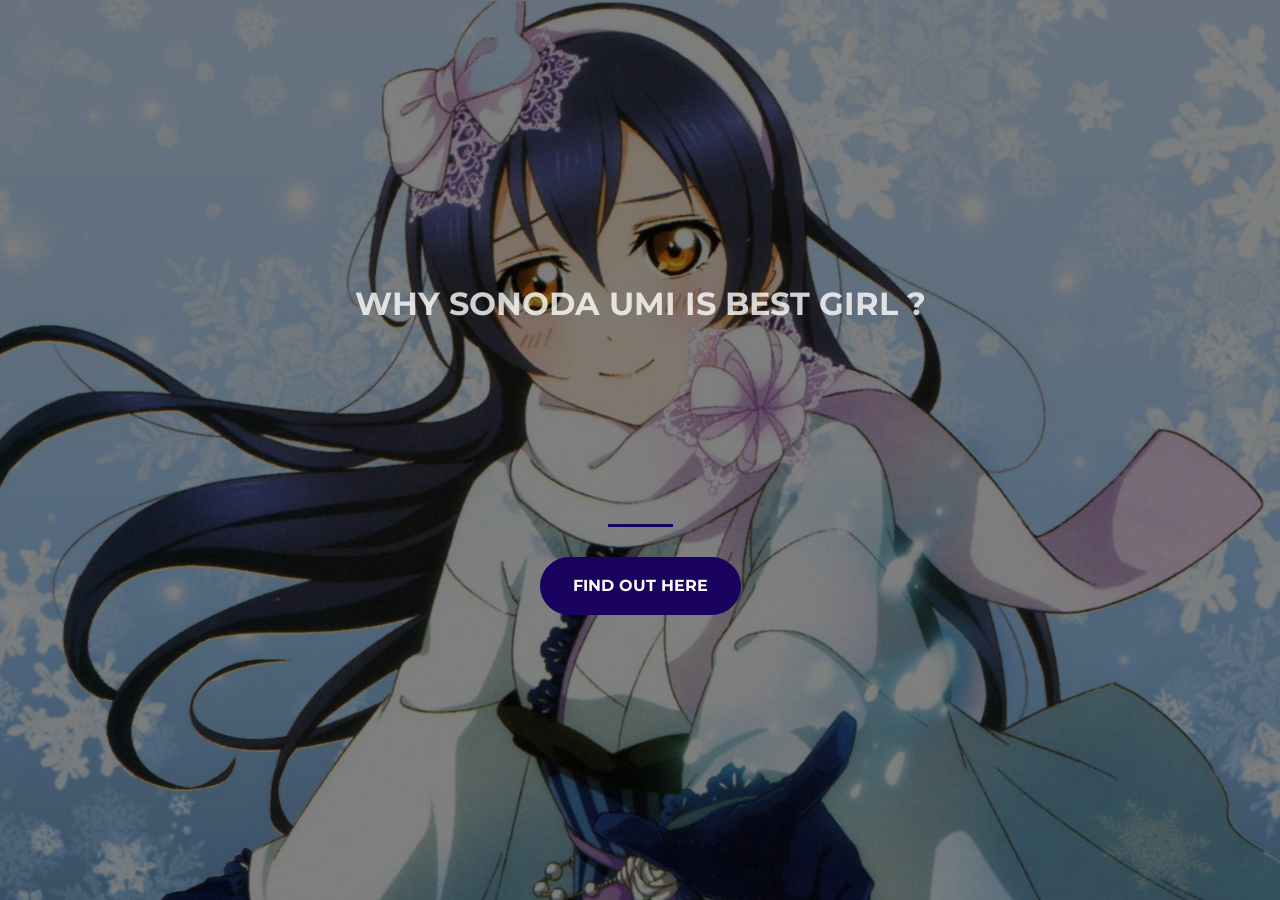
==== index.html @ d3af807a "Rename 5.1 index.html to index.html" ====
<!DOCTYPE html>
<html>
  <head>
    <title>Startup</title>

    <!-- Google Fonts -->
    <link href="https://fonts.googleapis.com/css?family=Montserrat" rel="stylesheet">

    <!-- Bootstrap CSS from a CDN. This way you don't have to include the bootstrap file yourself -->
    <link rel="stylesheet" href="https://maxcdn.bootstrapcdn.com/bootstrap/4.0.0-alpha.6/css/bootstrap.min.css" integrity="sha384-rwoIResjU2yc3z8GV/NPeZWAv56rSmLldC3R/AZzGRnGxQQKnKkoFVhFQhNUwEyJ" crossorigin="anonymous">

    <!-- My own stylesheet -->
    <link href="5.2 style.css" rel="stylesheet">
  </head>
  <body>
    <header class="startup text-center text-white d-flex">
      <div class="container my-auto">
        <div class="row">
          <div class="col-lg-12 my-auto">
            <h1 class="text-uppercase faded">
              <strong>WHY SONODA UMI IS BEST GIRL ?</strong>
            </h1>
            <hr>
          </div>
          <div class="col-lg-12 my-auto">
                        <!-- Begin MailChimp Signup Form -->
            <link href="//cdn-images.mailchimp.com/embedcode/slim-10_7.css" rel="stylesheet" type="text/css">
            <style type="text/css">
              #mc_embed_signup{clear:left; font:14px Helvetica,Arial,sans-serif; }
              /* Add your own MailChimp form style overrides in your site stylesheet or in this style block.
                 We recommend moving this block and the preceding CSS link to the HEAD of your HTML file. */
            </style>
            <div id="mc_embed_signup">
            <form action="https://sonodaumi.us19.list-manage.com/subscribe/post?u=67805b3b1048a78c79e40f6a5&amp;id=26ad17abd5" method="post" id="mc-embedded-subscribe-form" name="mc-embedded-subscribe-form" class="validate" target="_blank" novalidate>
                <div id="mc_embed_signup_scroll">
                <!-- real people should not fill this in and expect good things - do not remove this or risk form bot signups-->
                <div style="position: absolute; left: -5000px;" aria-hidden="true"><input type="text" name="b_67805b3b1048a78c79e40f6a5_26ad17abd5" tabindex="-1" value=""></div>
                <div class="clear"><input class="btn btn-primary btn-xl" type="submit" value="FIND OUT HERE" name="subscribe" id="mc-embedded-subscribe" class="button"></div>
                </div>
            </form>
            </div>

<!--End mc_embed_signup-->
          </div>
        </div>
      </div>
    </header>

  </body>

</html>
---- 5.2 style.css ----
body,
html {
  width: 100%;
  height: 100%; 
}

body {
  font-family: 'Montserrat', sans-serif;
}

hr {
  max-width: 65px;
  border-width: 3px;
  border-color: #1A035F; 
}

.faded {
  color: rgba(255, 255, 255, 0.8); 
}

header.startup {
  background: linear-gradient( rgba(0, 0, 0, 0.5), rgba(0, 0, 0, 0.5) ), url('background.jpg'); background-position: center;
  background-size: cover;
  height: 100%;
}

header.startup hr {
  margin-top: 200px;
  margin-bottom: 30px; 
}

header.startup h1 {
  font-size: 2rem; 
}

.btn {
  font-weight: 700;
  text-transform: uppercase;
  border-radius: 300px;
  font-family: 'Montserrat', sans-serif;
}

.btn-xl {
  padding: 1rem 2rem; 
}

.btn-primary {
  background-color: #1A035F;
  border-color: #1A035F; }

.btn-primary:hover {
  background-color: #3B11B9;
  border-color: #3B11B9;
  border-width: 7px;
  cursor: pointer;
}
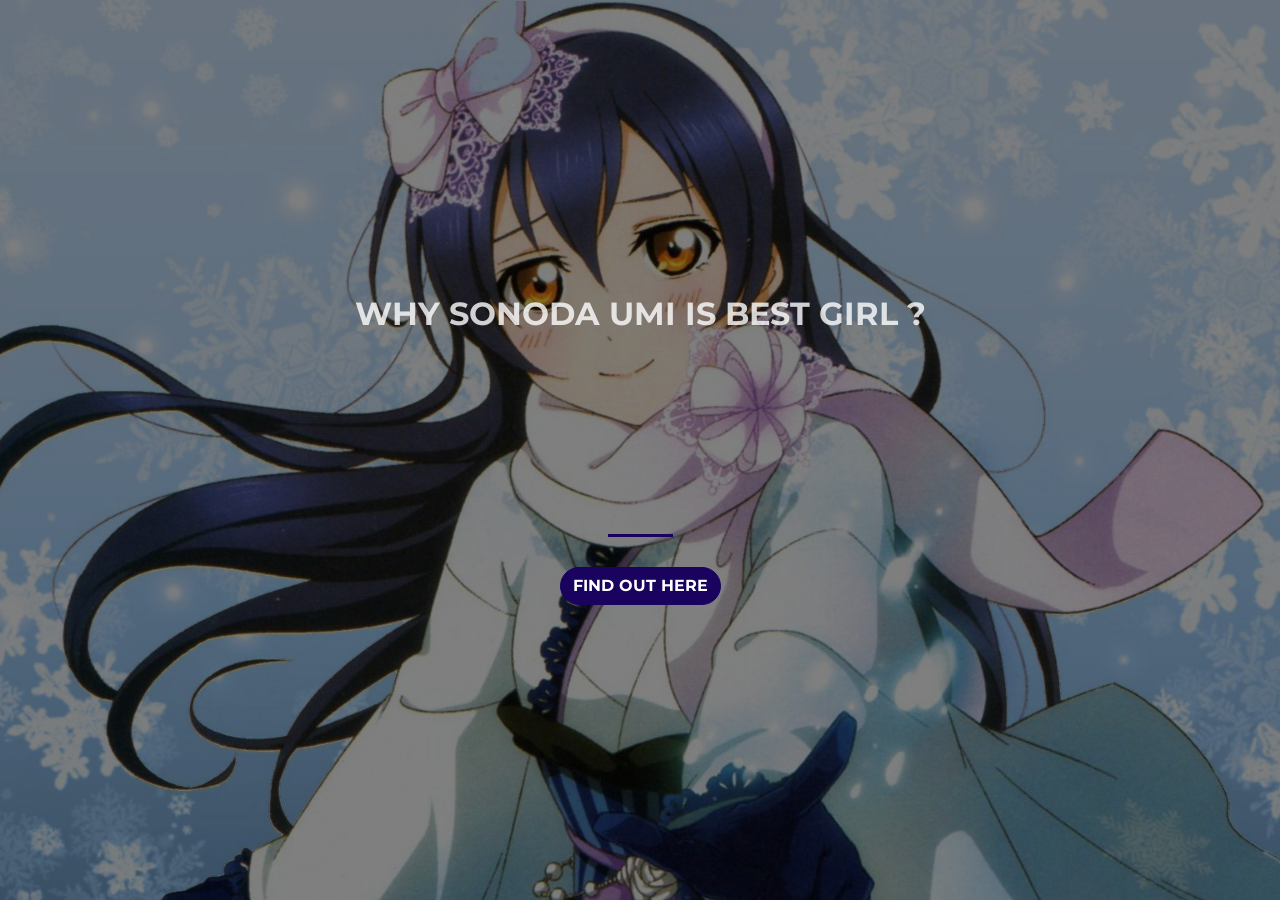
==== commit 6439a5eb: "Update index.html" ====
--- a/index.html
+++ b/index.html
@@ -10,7 +10,7 @@
     <link rel="stylesheet" href="https://maxcdn.bootstrapcdn.com/bootstrap/4.0.0-alpha.6/css/bootstrap.min.css" integrity="sha384-rwoIResjU2yc3z8GV/NPeZWAv56rSmLldC3R/AZzGRnGxQQKnKkoFVhFQhNUwEyJ" crossorigin="anonymous">
 
     <!-- My own stylesheet -->
-    <link href="5.2 style.css" rel="stylesheet">
+    <link href="style.css" rel="stylesheet">
   </head>
   <body>
     <header class="startup text-center text-white d-flex">
@@ -23,24 +23,7 @@
             <hr>
           </div>
           <div class="col-lg-12 my-auto">
-                        <!-- Begin MailChimp Signup Form -->
-            <link href="//cdn-images.mailchimp.com/embedcode/slim-10_7.css" rel="stylesheet" type="text/css">
-            <style type="text/css">
-              #mc_embed_signup{clear:left; font:14px Helvetica,Arial,sans-serif; }
-              /* Add your own MailChimp form style overrides in your site stylesheet or in this style block.
-                 We recommend moving this block and the preceding CSS link to the HEAD of your HTML file. */
-            </style>
-            <div id="mc_embed_signup">
-            <form action="https://sonodaumi.us19.list-manage.com/subscribe/post?u=67805b3b1048a78c79e40f6a5&amp;id=26ad17abd5" method="post" id="mc-embedded-subscribe-form" name="mc-embedded-subscribe-form" class="validate" target="_blank" novalidate>
-                <div id="mc_embed_signup_scroll">
-                <!-- real people should not fill this in and expect good things - do not remove this or risk form bot signups-->
-                <div style="position: absolute; left: -5000px;" aria-hidden="true"><input type="text" name="b_67805b3b1048a78c79e40f6a5_26ad17abd5" tabindex="-1" value=""></div>
-                <div class="clear"><input class="btn btn-primary btn-xl" type="submit" value="FIND OUT HERE" name="subscribe" id="mc-embedded-subscribe" class="button"></div>
-                </div>
-            </form>
-            </div>
-
-<!--End mc_embed_signup-->
+            <button class="btn btn-primary btn-x1">FIND OUT HERE</button>
           </div>
         </div>
       </div>
--- a/style.css
+++ b/style.css
@@ -0,0 +1,58 @@
+
+body,
+html {
+  width: 100%;
+  height: 100%; 
+}
+
+body {
+  font-family: 'Montserrat', sans-serif;
+}
+
+hr {
+  max-width: 65px;
+  border-width: 3px;
+  border-color: #1A035F; 
+}
+
+.faded {
+  color: rgba(255, 255, 255, 0.8); 
+}
+
+header.startup {
+  background: linear-gradient( rgba(0, 0, 0, 0.5), rgba(0, 0, 0, 0.5) ), url('background.jpg'); background-position: center;
+  background-size: cover;
+  height: 100%;
+}
+
+header.startup hr {
+  margin-top: 200px;
+  margin-bottom: 30px; 
+}
+
+header.startup h1 {
+  font-size: 2rem; 
+}
+
+.btn {
+  font-weight: 700;
+  text-transform: uppercase;
+  border-radius: 300px;
+  font-family: 'Montserrat', sans-serif;
+}
+
+.btn-xl {
+  padding: 1rem 2rem; 
+}
+
+.btn-primary {
+  background-color: #1A035F;
+  border-color: #1A035F; }
+
+.btn-primary:hover {
+  background-color: #3B11B9;
+  border-color: #3B11B9;
+  border-width: 7px;
+  cursor: pointer;
+}
+  
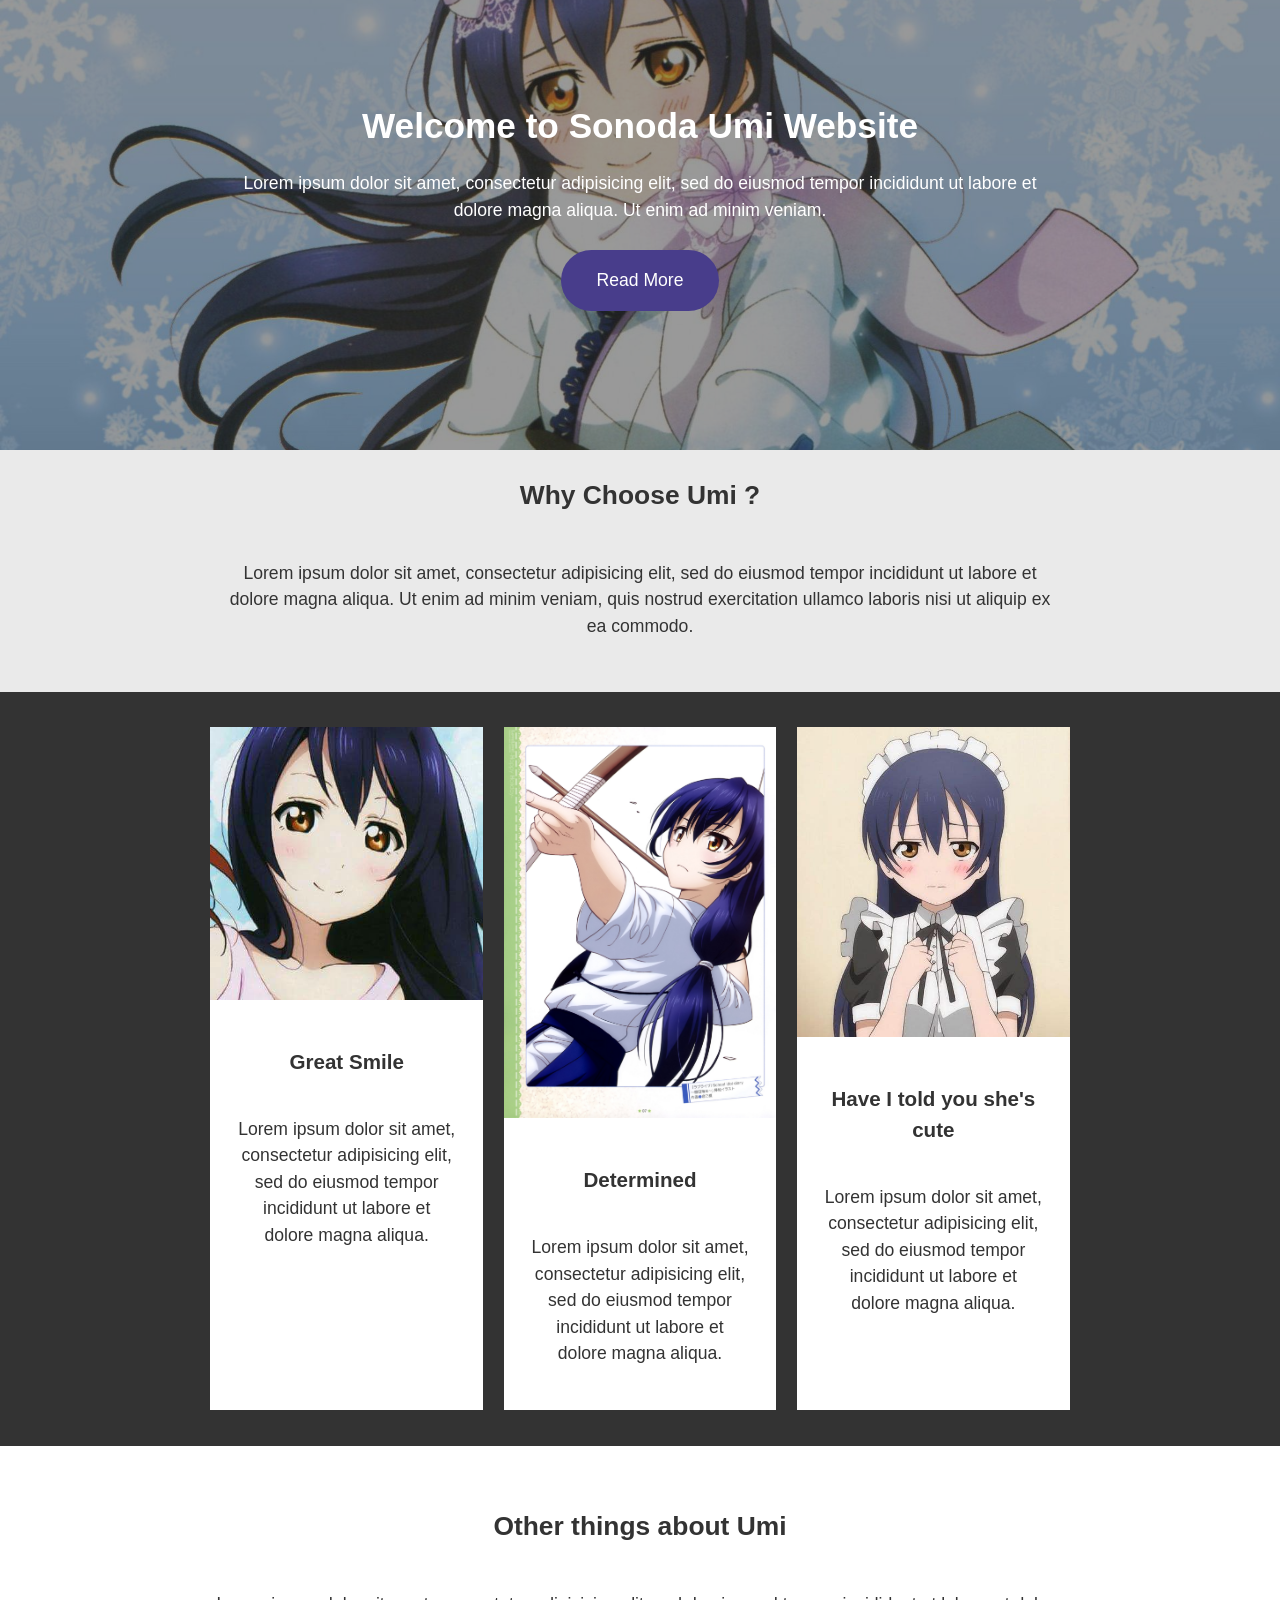
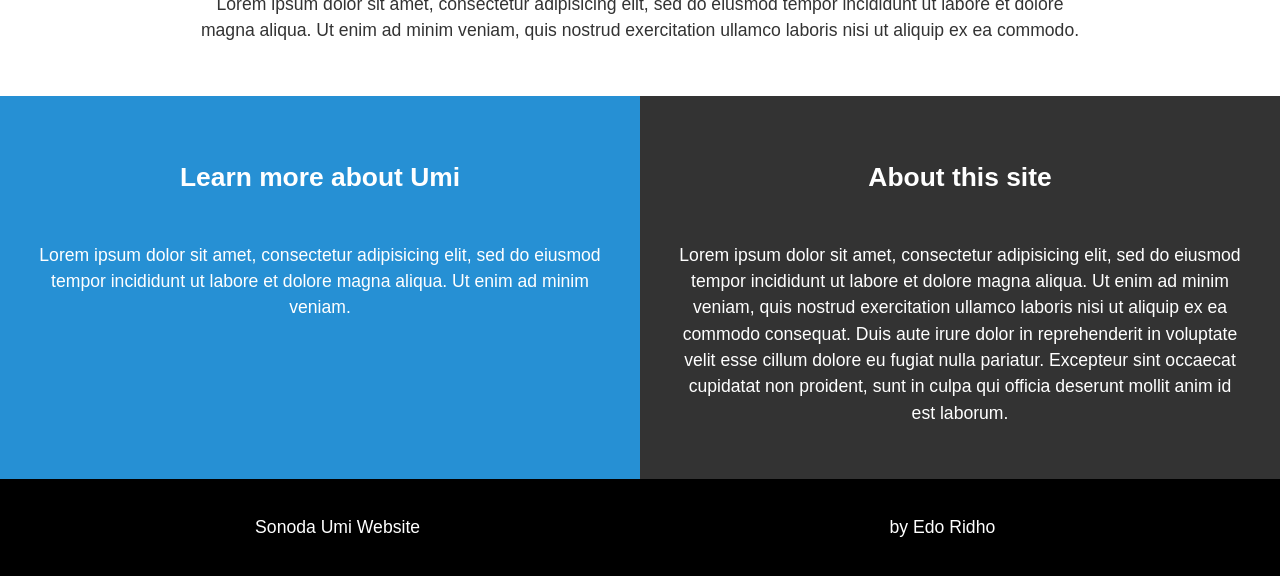
==== commit feb07909: "Add files via upload" ====
--- a/index.html
+++ b/index.html
@@ -1,34 +1,94 @@
-<!DOCTYPE html>
-<html>
-  <head>
-    <title>Startup</title>
-
-    <!-- Google Fonts -->
-    <link href="https://fonts.googleapis.com/css?family=Montserrat" rel="stylesheet">
-
-    <!-- Bootstrap CSS from a CDN. This way you don't have to include the bootstrap file yourself -->
-    <link rel="stylesheet" href="https://maxcdn.bootstrapcdn.com/bootstrap/4.0.0-alpha.6/css/bootstrap.min.css" integrity="sha384-rwoIResjU2yc3z8GV/NPeZWAv56rSmLldC3R/AZzGRnGxQQKnKkoFVhFQhNUwEyJ" crossorigin="anonymous">
-
-    <!-- My own stylesheet -->
-    <link href="style.css" rel="stylesheet">
-  </head>
-  <body>
-    <header class="startup text-center text-white d-flex">
-      <div class="container my-auto">
-        <div class="row">
-          <div class="col-lg-12 my-auto">
-            <h1 class="text-uppercase faded">
-              <strong>WHY SONODA UMI IS BEST GIRL ?</strong>
-            </h1>
-            <hr>
-          </div>
-          <div class="col-lg-12 my-auto">
-            <button class="btn btn-primary btn-x1">FIND OUT HERE</button>
-          </div>
-        </div>
-      </div>
-    </header>
-
-  </body>
-
-</html>
+<!DOCTYPE html>
+<html>
+<head>
+	<meta charset="utf-8">
+	<title>Sonoda Umi</title>
+	<link rel="stylesheet" type="text/css" href="style.css">
+</head>
+<body>
+	<header id="showcase" class="grid">
+		<div class="bg-image"></div>
+		<div class="content-wrap">
+			<h1>Welcome to Sonoda Umi Website</h1>
+			<p>Lorem ipsum dolor sit amet, consectetur adipisicing elit, sed do eiusmod
+			tempor incididunt ut labore et dolore magna aliqua. Ut enim ad minim veniam.</p>
+			<a href="#section-b" class="btn">Read More</a>
+		</div>
+	</header>
+
+	<main id="main">
+		<section id="section-a" class="grid">
+			<div class="content-wrap">
+				<h2 class="content-title"> Why Choose Umi ? </h2>
+				<div class="content-text">
+				<p>Lorem ipsum dolor sit amet, consectetur adipisicing elit, sed do eiusmod
+				tempor incididunt ut labore et dolore magna aliqua. Ut enim ad minim veniam,
+				quis nostrud exercitation ullamco laboris nisi ut aliquip ex ea commodo.</p>
+				</div>
+			</div>
+		</section>
+		<section id="section-b" class="grid">
+			<ul>
+				<li>
+					<div class="card">
+						<img src="img/card1.jpg" alt="umi smile">
+					</div>
+					<div class="card-content">
+						<h3 class="card-title">Great Smile</h3>
+						<p>Lorem ipsum dolor sit amet, consectetur adipisicing elit, sed do eiusmod
+						tempor incididunt ut labore et dolore magna aliqua.</p>
+					</div>
+				</li>
+				<li>
+					<div class="card">
+						<img src="img/card2.jpg" alt="umi archer">
+					</div>
+					<div class="card-content">
+						<h3 class="card-title">Determined</h3>
+						<p>Lorem ipsum dolor sit amet, consectetur adipisicing elit, sed do eiusmod
+						tempor incididunt ut labore et dolore magna aliqua.</p>
+					</div>
+				</li>
+				<li>
+					<div class="card">
+						<img src="img/card3.jpg" alt="umi is best girl">
+					</div>
+					<div class="card-content">
+						<h3 class="card-title">Have I told you she's cute</h3>
+						<p>Lorem ipsum dolor sit amet, consectetur adipisicing elit, sed do eiusmod
+						tempor incididunt ut labore et dolore magna aliqua.</p>
+					</div>
+				</li>
+			</ul>
+		</section>
+		<section id="section-c" class="grid">
+			<div class="content-wrap">
+				<h2 class="content-title">Other things about Umi</h2>
+				<p>Lorem ipsum dolor sit amet, consectetur adipisicing elit, sed do eiusmod
+				tempor incididunt ut labore et dolore magna aliqua. Ut enim ad minim veniam,
+				quis nostrud exercitation ullamco laboris nisi ut aliquip ex ea commodo.</p>
+			</div>
+		</section>
+		<section id="section-d" class="grid">
+			<div class="box">
+				<h2 class="content-title">Learn more about Umi</h2>
+				<p>Lorem ipsum dolor sit amet, consectetur adipisicing elit, sed do eiusmod
+				tempor incididunt ut labore et dolore magna aliqua. Ut enim ad minim veniam.</p>
+			</div>
+			<div class="box">
+				<h2 class="content-title">About this site</h2>
+				<p>Lorem ipsum dolor sit amet, consectetur adipisicing elit, sed do eiusmod
+				tempor incididunt ut labore et dolore magna aliqua. Ut enim ad minim veniam,
+				quis nostrud exercitation ullamco laboris nisi ut aliquip ex ea commodo
+				consequat. Duis aute irure dolor in reprehenderit in voluptate velit esse
+				cillum dolore eu fugiat nulla pariatur. Excepteur sint occaecat cupidatat non
+				proident, sunt in culpa qui officia deserunt mollit anim id est laborum.</p>
+			</div>
+		</section>
+	</main>
+	<footer id="main-footer" class="grid">
+		<div>Sonoda Umi Website</div>
+		<div>by Edo Ridho</div>
+	</footer>
+</body>
+</html>
--- a/style.css
+++ b/style.css
@@ -1,58 +1,141 @@
-
-body,
-html {
-  width: 100%;
-  height: 100%; 
-}
-
-body {
-  font-family: 'Montserrat', sans-serif;
-}
-
-hr {
-  max-width: 65px;
-  border-width: 3px;
-  border-color: #1A035F; 
-}
-
-.faded {
-  color: rgba(255, 255, 255, 0.8); 
-}
-
-header.startup {
-  background: linear-gradient( rgba(0, 0, 0, 0.5), rgba(0, 0, 0, 0.5) ), url('background.jpg'); background-position: center;
-  background-size: cover;
-  height: 100%;
-}
-
-header.startup hr {
-  margin-top: 200px;
-  margin-bottom: 30px; 
-}
-
-header.startup h1 {
-  font-size: 2rem; 
-}
-
-.btn {
-  font-weight: 700;
-  text-transform: uppercase;
-  border-radius: 300px;
-  font-family: 'Montserrat', sans-serif;
-}
-
-.btn-xl {
-  padding: 1rem 2rem; 
-}
-
-.btn-primary {
-  background-color: #1A035F;
-  border-color: #1A035F; }
-
-.btn-primary:hover {
-  background-color: #3B11B9;
-  border-color: #3B11B9;
-  border-width: 7px;
-  cursor: pointer;
-}
-  
+body {
+	margin: 0;
+	font-family: sans-serif;
+	background-color: #333;
+	color: white;
+	font-size: 1.1em;
+	line-height: 1.5;
+	text-align: center;
+}
+
+img {
+	display: block;
+	width: 100%;
+	height: auto;
+}
+
+h1, h2, h3 {
+	margin: 0;
+	padding: 1em 0;
+}
+
+p {
+	margin: 0;
+	padding: 1em 0;
+}
+
+.btn {
+	display: inline-block;
+	background-color: #483d8b;
+	color: white;
+	text-decoration: none;
+	padding: 1em 2em;
+	border-radius: 50px;
+	margin: 0.5em 0em;
+}
+
+.btn:hover {
+	background-color: #eaeaea;
+	color: #333;
+}
+
+#showcase {
+	min-height: 450px;
+	color: white;
+	text-align: center;
+}
+
+#showcase .bg-image {
+	position: absolute;
+	background: #333 url(bg.jpg);
+	background-position: center;
+	background-repeat: no-repeat;
+	background-size: cover;
+	width: 100%;
+	height: 450px;
+	z-index: -1;
+	opacity: 0.5;
+}
+
+#showcase h1 {
+	padding-top: 100px;
+	padding-bottom: 0;
+}
+
+#showcase .content-wrap,
+#section-a .content-wrap {
+	padding: 0 1.5em;
+}
+
+#section-a {
+	background: #eaeaea;
+	color: #333;
+	padding-bottom: 2em;
+}
+
+#section-b {
+	padding: 2em 1em 1em;
+}
+
+#section-b ul {
+	list-style: none;
+	margin: 0;
+	padding: 0;
+}
+
+#section-b li {
+	margin-bottom: 1em;
+	background: #fff;
+	color: #333;
+}
+
+.card-content {
+	padding: 1.5em;
+}
+
+#section-c {
+	background: #fff;
+	color: #333;
+	padding: 2em;
+}
+
+#section-d .box{
+	padding: 2em;
+	color: #fff;
+}
+
+#section-d .box:first-child {
+	background: #2690d4;
+}
+
+#main-footer {
+	padding: 2em;
+	background: #000;
+	color: #fff;
+	text-align: center;
+}
+
+@media(min-width: 700px) {
+	.grid {
+		display: grid;
+		grid-template-columns: 1fr repeat(2, minmax(auto, 25em)) 1fr;
+	}
+
+	.content-wrap, #section-b ul {
+		grid-column: 2/4;
+	}
+
+
+	.box, #main-footer div {
+		grid-column: span 2;
+	}
+
+	#section-b ul {
+		display: flex;
+		justify-content: space-around;
+	}
+
+	#section-b li {
+		width: 31%;
+	}	
+}
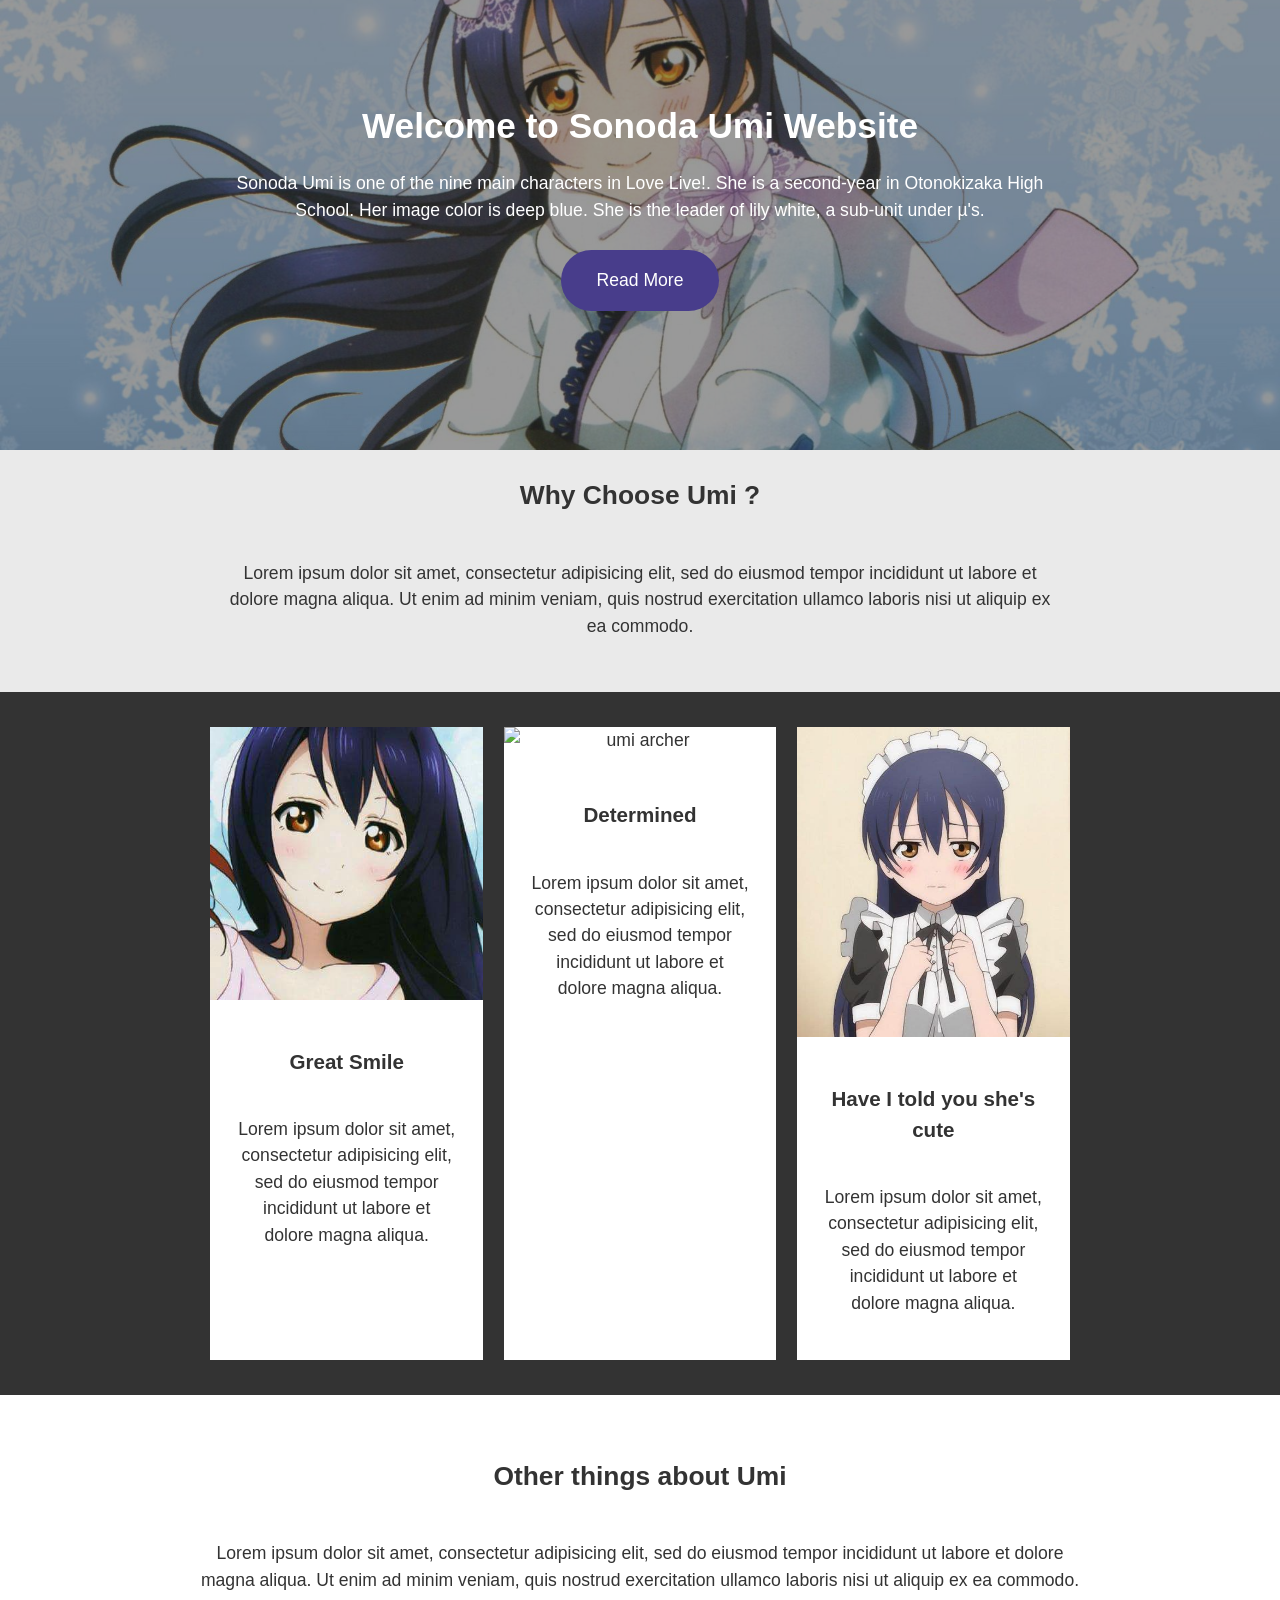
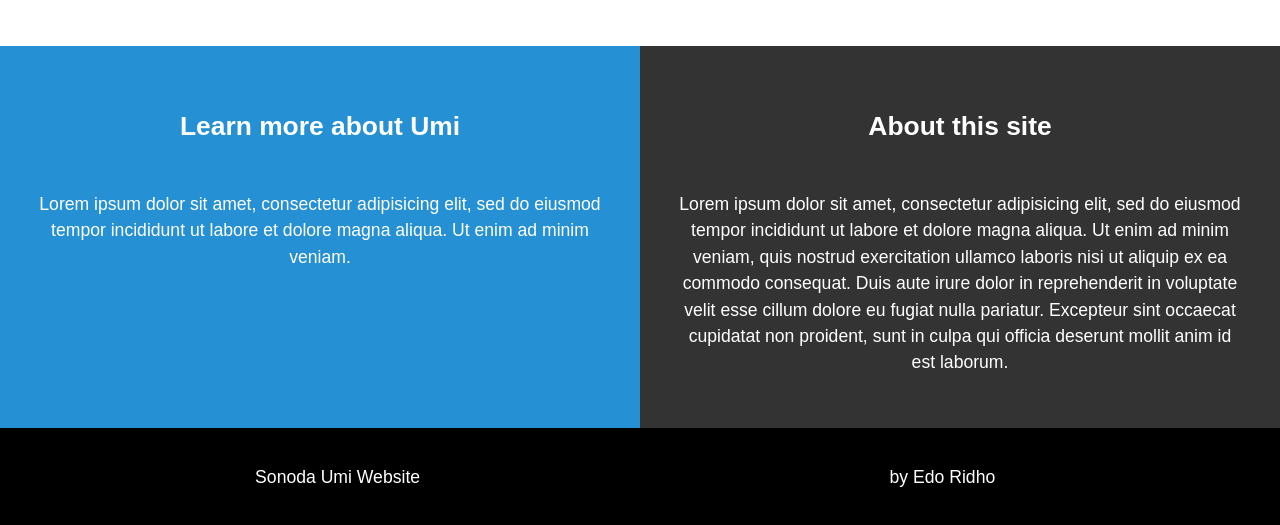
==== commit 3a1826d4: "Update index.html" ====
--- a/index.html
+++ b/index.html
@@ -4,14 +4,15 @@
 	<meta charset="utf-8">
 	<title>Sonoda Umi</title>
 	<link rel="stylesheet" type="text/css" href="style.css">
+	<link rel="icon" href="favicon.ico">
 </head>
 <body>
 	<header id="showcase" class="grid">
 		<div class="bg-image"></div>
 		<div class="content-wrap">
 			<h1>Welcome to Sonoda Umi Website</h1>
-			<p>Lorem ipsum dolor sit amet, consectetur adipisicing elit, sed do eiusmod
-			tempor incididunt ut labore et dolore magna aliqua. Ut enim ad minim veniam.</p>
+			<p>Sonoda Umi is one of the nine main characters in Love Live!. She is a second-year in Otonokizaka High School. Her image
+			color is deep blue. She is the leader of lily white, a sub-unit under µ's.</p>
 			<a href="#section-b" class="btn">Read More</a>
 		</div>
 	</header>
@@ -41,7 +42,7 @@
 				</li>
 				<li>
 					<div class="card">
-						<img src="img/card2.jpg" alt="umi archer">
+						<img src="img/cards2.jpg" alt="umi archer">
 					</div>
 					<div class="card-content">
 						<h3 class="card-title">Determined</h3>
@@ -91,4 +92,4 @@
 		<div>by Edo Ridho</div>
 	</footer>
 </body>
-</html>+</html>
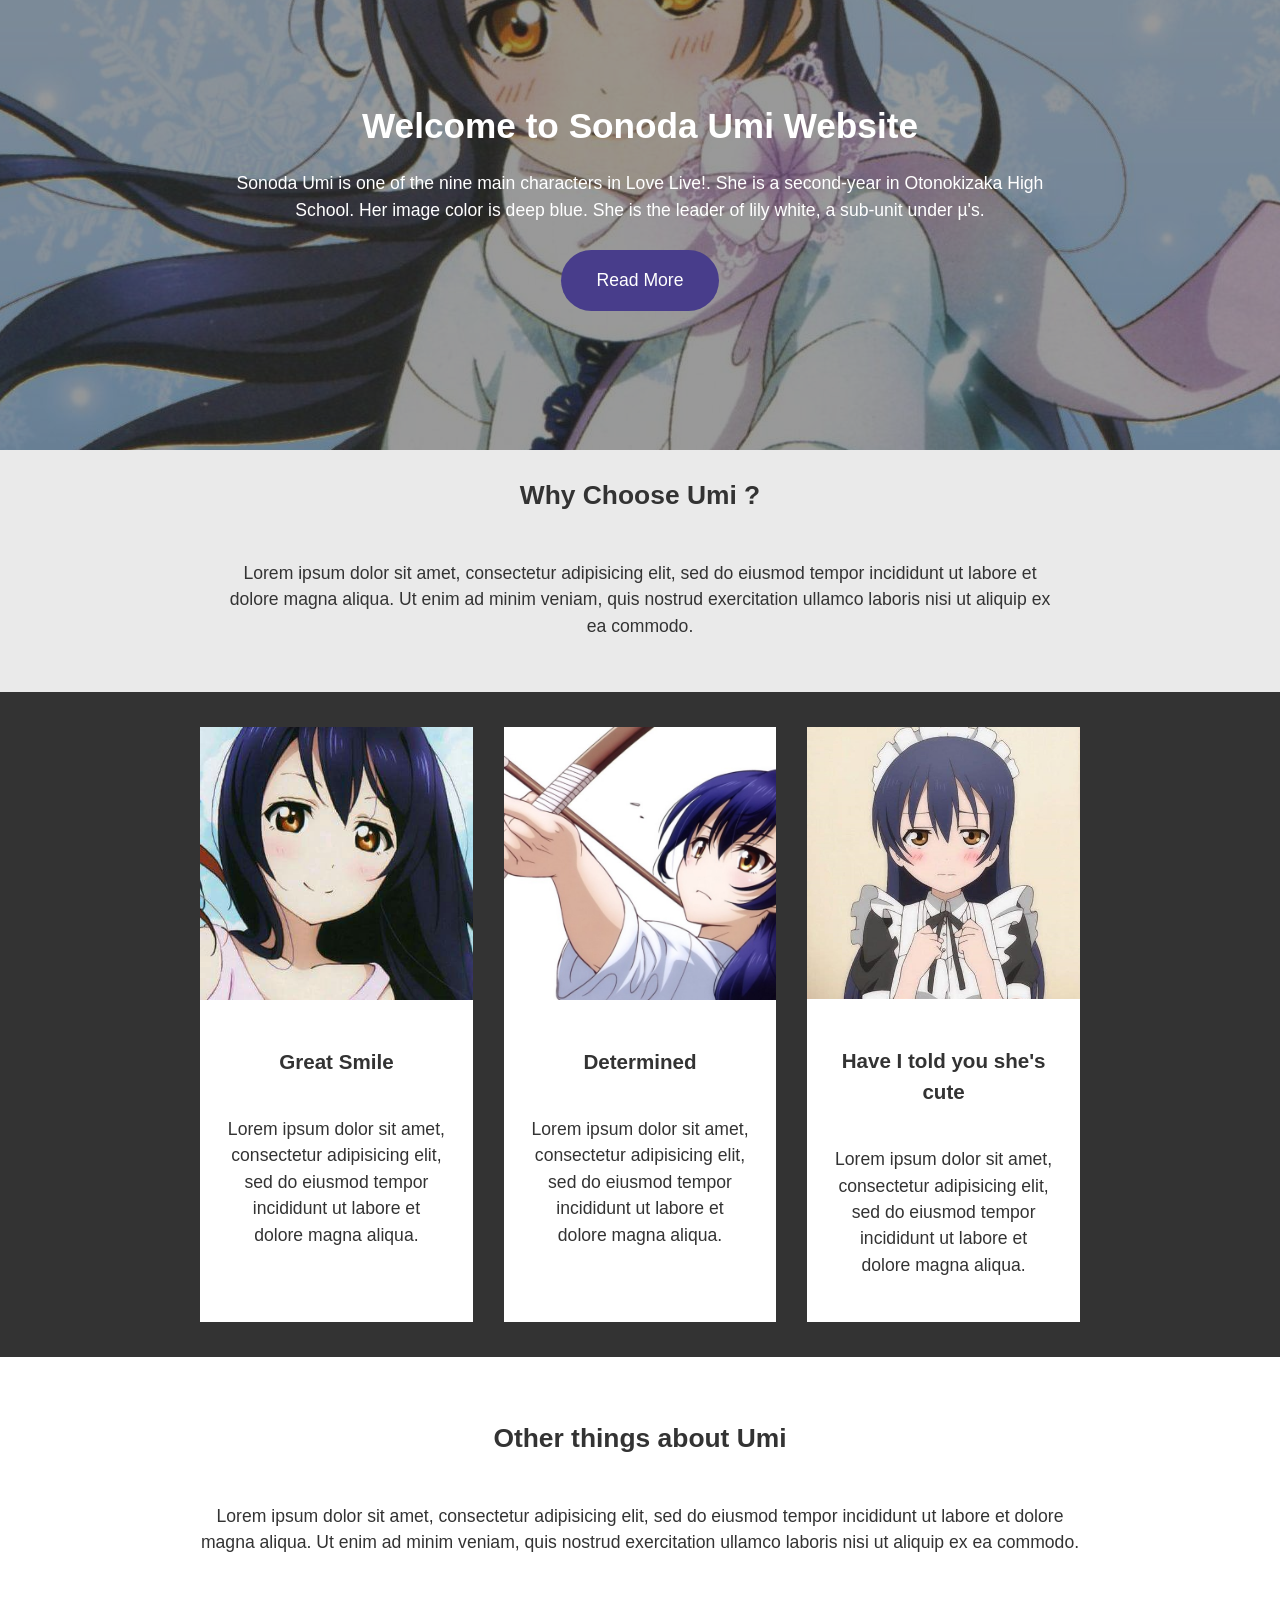
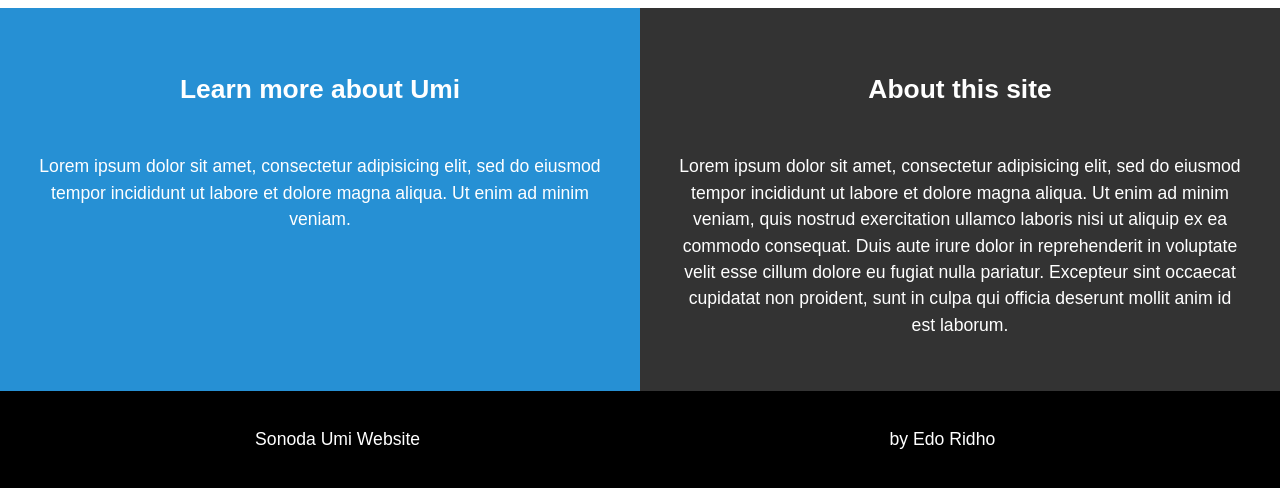
==== commit 142d13be: "Update index.html" ====
--- a/index.html
+++ b/index.html
@@ -4,7 +4,7 @@
 	<meta charset="utf-8">
 	<title>Sonoda Umi</title>
 	<link rel="stylesheet" type="text/css" href="style.css">
-	<link rel="icon" href="favicon.ico">
+	<link rel="shortcut icon" href="favicon.ico">
 </head>
 <body>
 	<header id="showcase" class="grid">
--- a/style.css
+++ b/style.css
@@ -50,7 +50,7 @@
 	background: #333 url(bg.jpg);
 	background-position: center;
 	background-repeat: no-repeat;
-	background-size: cover;
+	background-size: auto;
 	width: 100%;
 	height: 450px;
 	z-index: -1;
@@ -132,10 +132,10 @@
 
 	#section-b ul {
 		display: flex;
-		justify-content: space-around;
+		justify-content: space-between;
 	}
 
 	#section-b li {
 		width: 31%;
 	}	
-}+}
